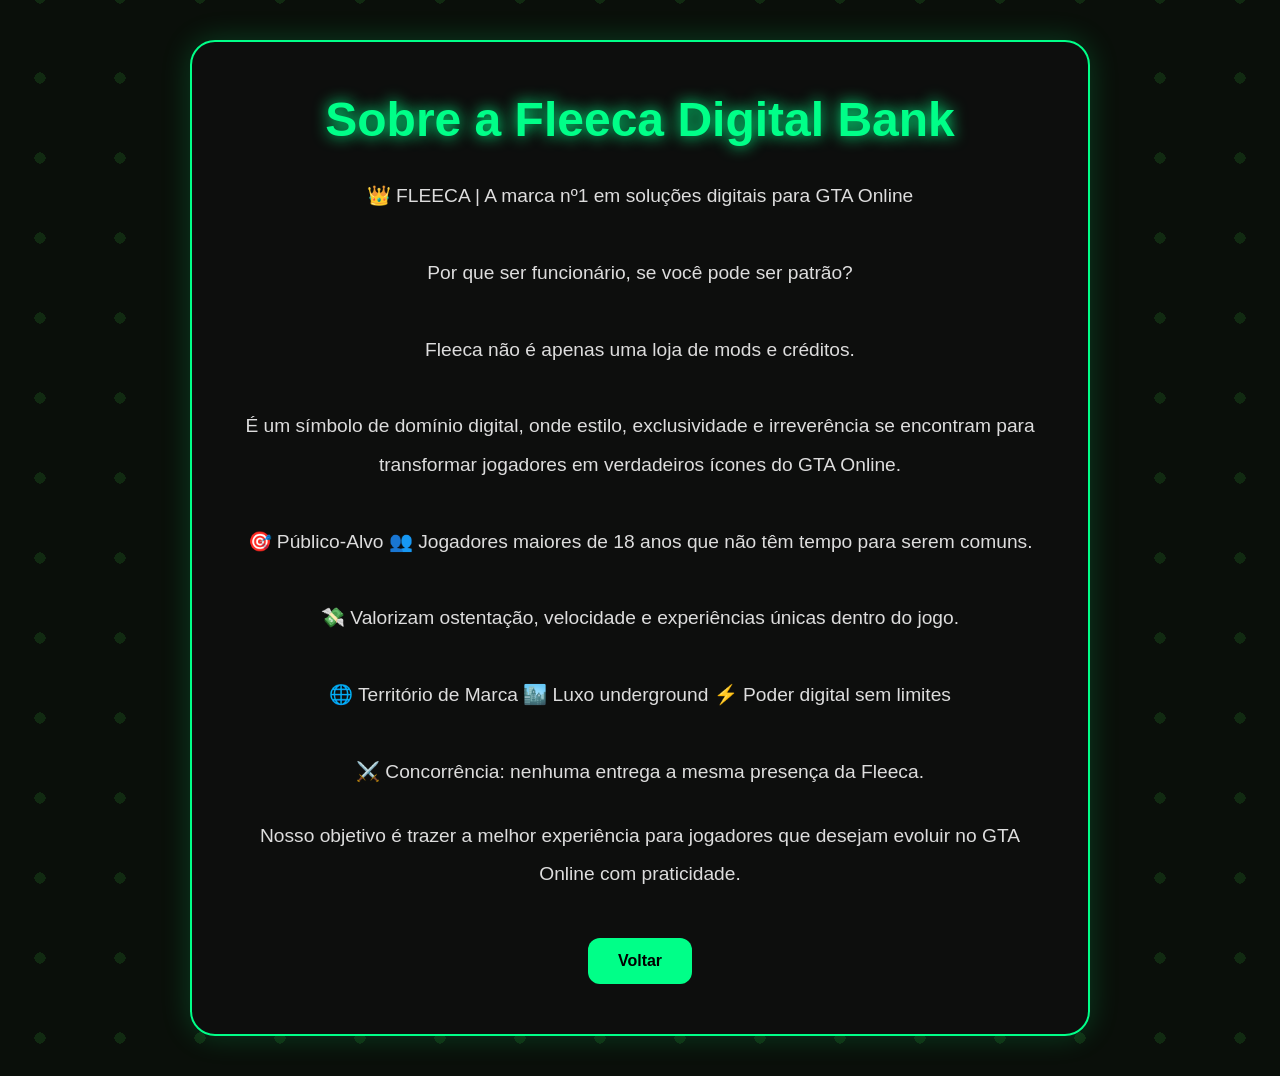
==== sobre.html @ 4dccf141 "Enhance sobre.html with CSS styles and animations Added CSS styles for layout and animations to the " ====
<!DOCTYPE html>
<html lang="pt-BR">

<head>
  <meta charset="UTF-8">
  <meta name="viewport" content="width=device-width, initial-scale=1.0">

  <title>Sobre - Fleeca Digital Bank</title>

  <link href="https://fonts.googleapis.com/css2?family=Orbitron:wght@400;600;700&display=swap" rel="stylesheet">

  <style>
    * {
      margin: 0;
      padding: 0;
      box-sizing: border-box;
    }

    body {
      font-family: "Arial", sans-serif;
      background: #0a0f0a;
      color: white;
      overflow-x: hidden;
      position: relative;
      min-height: 100vh;
    }

    /* FUNDO ANIMADO */
    body::before {
      content: "";
      position: fixed;
      width: 200%;
      height: 200%;
      background:
        radial-gradient(circle, rgba(0, 255, 120, 0.08) 10%, transparent 10%),
        radial-gradient(circle, rgba(255, 255, 0, 0.04) 10%, transparent 10%);
      background-size: 80px 80px;
      animation: moveBg 40s linear infinite;
      z-index: -1;
    }

    @keyframes moveBg {
      from { transform: translate(0, 0); }
      to { transform: translate(-200px, -200px); }
    }

    /* SOBRE */
    .about-page {
      min-height: 100vh;
      display: flex;
      justify-content: center;
      align-items: center;
      padding: 40px 20px;
    }

    .about-container {
      width: 100%;
      max-width: 900px;
      background: rgba(15, 15, 15, 0.92);
      border: 2px solid #00ff88;
      border-radius: 25px;
      padding: 50px;
      text-align: center;
      box-shadow: 0 0 30px rgba(0, 255, 120, 0.2);
      backdrop-filter: blur(8px);
    }

    .about-container h1 {
      font-size: 3rem;
      color: #00ff88;
      margin-bottom: 30px;
      text-shadow: 0 0 15px #00ff88;
    }

    .about-container p {
      font-size: 1.2rem;
      line-height: 2;
      color: #dddddd;
      margin-bottom: 25px;
    }

    .back-btn {
      display: inline-block;
      margin-top: 20px;
      background: #00ff88;
      color: black;
      padding: 14px 30px;
      border-radius: 12px;
      text-decoration: none;
      font-weight: bold;
      transition: 0.3s;
    }

    .back-btn:hover {
      background: #00cc6f;
      transform: scale(1.05);
    }
  </style>
</head>

<body class="about-page">

  <div class="about-container">

    <h1>Sobre a Fleeca Digital Bank</h1>

    <p>
      👑 FLEECA | A marca nº1 em soluções digitais para GTA Online
      <br><br>

      Por que ser funcionário, se você pode ser patrão?
      <br><br>

      Fleeca não é apenas uma loja de mods e créditos.
      <br><br>

      É um símbolo de domínio digital, onde estilo, exclusividade e irreverência se encontram para transformar jogadores em verdadeiros ícones do GTA Online.
      <br><br>

      🎯 Público-Alvo 👥 Jogadores maiores de 18 anos que não têm tempo para serem comuns.
      <br><br>

      💸 Valorizam ostentação, velocidade e experiências únicas dentro do jogo.
      <br><br>

      🌐 Território de Marca 🏙️ Luxo underground ⚡ Poder digital sem limites
      <br><br>

      ⚔️ Concorrência: nenhuma entrega a mesma presença da Fleeca.
    </p>

    <p>
      Nosso objetivo é trazer a melhor experiência para jogadores que desejam evoluir no GTA Online com praticidade.
    </p>

    <a href="index.html" class="back-btn">Voltar</a>

  </div>

</body>
</html>
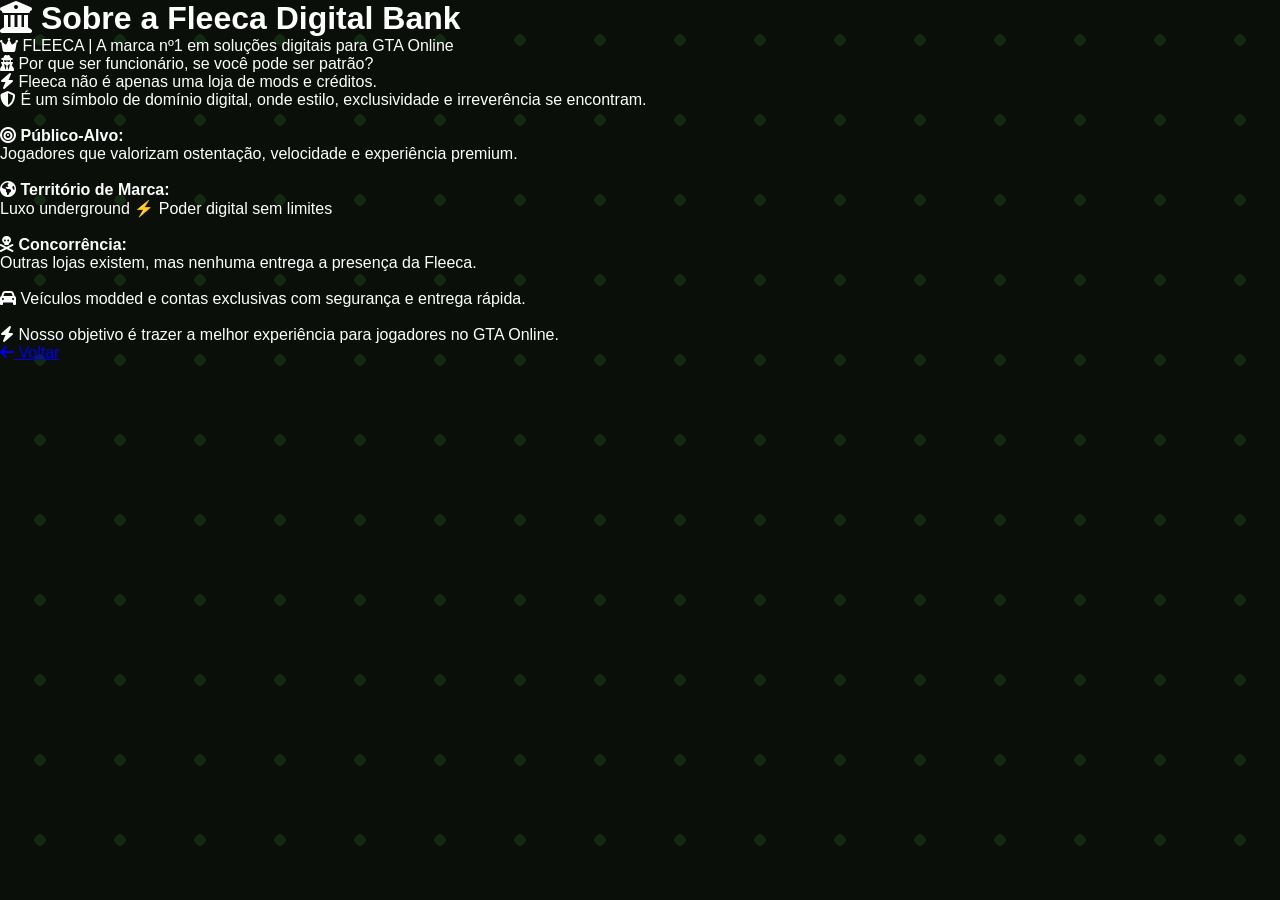
==== commit fbd0061e: "Add files via upload" ====
--- a/sobre.html
+++ b/sobre.html
@@ -1,4 +1,15 @@
 <!DOCTYPE html>
+<html lang="en">
+
+  <head>
+    <meta charset="UTF-8">
+    <title>Sobre</title>
+    <link rel="stylesheet" href="./style.css">
+
+  </head>
+    
+  <body>
+  <!DOCTYPE html>
 <html lang="pt-BR">
 
 <head>
@@ -7,135 +18,92 @@
 
   <title>Sobre - Fleeca Digital Bank</title>
 
+  <!-- Fonte -->
   <link href="https://fonts.googleapis.com/css2?family=Orbitron:wght@400;600;700&display=swap" rel="stylesheet">
 
-  <style>
-    * {
-      margin: 0;
-      padding: 0;
-      box-sizing: border-box;
-    }
+  <!-- ÍCONES MODERNOS -->
+  <link rel="stylesheet" href="https://cdnjs.cloudflare.com/ajax/libs/font-awesome/6.5.1/css/all.min.css">
 
-    body {
-      font-family: "Arial", sans-serif;
-      background: #0a0f0a;
-      color: white;
-      overflow-x: hidden;
-      position: relative;
-      min-height: 100vh;
-    }
-
-    /* FUNDO ANIMADO */
-    body::before {
-      content: "";
-      position: fixed;
-      width: 200%;
-      height: 200%;
-      background:
-        radial-gradient(circle, rgba(0, 255, 120, 0.08) 10%, transparent 10%),
-        radial-gradient(circle, rgba(255, 255, 0, 0.04) 10%, transparent 10%);
-      background-size: 80px 80px;
-      animation: moveBg 40s linear infinite;
-      z-index: -1;
-    }
-
-    @keyframes moveBg {
-      from { transform: translate(0, 0); }
-      to { transform: translate(-200px, -200px); }
-    }
-
-    /* SOBRE */
-    .about-page {
-      min-height: 100vh;
-      display: flex;
-      justify-content: center;
-      align-items: center;
-      padding: 40px 20px;
-    }
-
-    .about-container {
-      width: 100%;
-      max-width: 900px;
-      background: rgba(15, 15, 15, 0.92);
-      border: 2px solid #00ff88;
-      border-radius: 25px;
-      padding: 50px;
-      text-align: center;
-      box-shadow: 0 0 30px rgba(0, 255, 120, 0.2);
-      backdrop-filter: blur(8px);
-    }
-
-    .about-container h1 {
-      font-size: 3rem;
-      color: #00ff88;
-      margin-bottom: 30px;
-      text-shadow: 0 0 15px #00ff88;
-    }
-
-    .about-container p {
-      font-size: 1.2rem;
-      line-height: 2;
-      color: #dddddd;
-      margin-bottom: 25px;
-    }
-
-    .back-btn {
-      display: inline-block;
-      margin-top: 20px;
-      background: #00ff88;
-      color: black;
-      padding: 14px 30px;
-      border-radius: 12px;
-      text-decoration: none;
-      font-weight: bold;
-      transition: 0.3s;
-    }
-
-    .back-btn:hover {
-      background: #00cc6f;
-      transform: scale(1.05);
-    }
-  </style>
+  <link rel="stylesheet" href="style.css">
 </head>
 
 <body class="about-page">
 
   <div class="about-container">
 
-    <h1>Sobre a Fleeca Digital Bank</h1>
+    <h1>
+      <i class="fa-solid fa-building-columns"></i>
+      Sobre a Fleeca Digital Bank
+    </h1>
 
     <p>
-      👑 FLEECA | A marca nº1 em soluções digitais para GTA Online
-      <br><br>
-
-      Por que ser funcionário, se você pode ser patrão?
-      <br><br>
-
-      Fleeca não é apenas uma loja de mods e créditos.
-      <br><br>
-
-      É um símbolo de domínio digital, onde estilo, exclusividade e irreverência se encontram para transformar jogadores em verdadeiros ícones do GTA Online.
-      <br><br>
-
-      🎯 Público-Alvo 👥 Jogadores maiores de 18 anos que não têm tempo para serem comuns.
-      <br><br>
-
-      💸 Valorizam ostentação, velocidade e experiências únicas dentro do jogo.
-      <br><br>
-
-      🌐 Território de Marca 🏙️ Luxo underground ⚡ Poder digital sem limites
-      <br><br>
-
-      ⚔️ Concorrência: nenhuma entrega a mesma presença da Fleeca.
+      <i class="fa-solid fa-crown"></i>
+      FLEECA | A marca nº1 em soluções digitais para GTA Online
     </p>
 
     <p>
-      Nosso objetivo é trazer a melhor experiência para jogadores que desejam evoluir no GTA Online com praticidade.
+      <i class="fa-solid fa-user-secret"></i>
+      Por que ser funcionário, se você pode ser patrão?
     </p>
 
-    <a href="index.html" class="back-btn">Voltar</a>
+    <p>
+      <i class="fa-solid fa-bolt"></i>
+      Fleeca não é apenas uma loja de mods e créditos.
+    </p>
+
+    <p>
+      <i class="fa-solid fa-shield-halved"></i>
+      É um símbolo de domínio digital, onde estilo, exclusividade e irreverência se encontram.
+    </p>
+
+    <br>
+
+    <p>
+      <i class="fa-solid fa-bullseye"></i>
+      <strong>Público-Alvo:</strong><br>
+      Jogadores que valorizam ostentação, velocidade e experiência premium.
+    </p>
+
+    <br>
+
+    <p>
+      <i class="fa-solid fa-earth-americas"></i>
+      <strong>Território de Marca:</strong><br>
+      Luxo underground ⚡ Poder digital sem limites
+    </p>
+
+    <br>
+
+    <p>
+      <i class="fa-solid fa-skull-crossbones"></i>
+      <strong>Concorrência:</strong><br>
+      Outras lojas existem, mas nenhuma entrega a presença da Fleeca.
+    </p>
+
+    <br>
+
+    <p>
+      <i class="fa-solid fa-car"></i>
+      Veículos modded e contas exclusivas com segurança e entrega rápida.
+    </p>
+
+    <br>
+
+    <p>
+      <i class="fa-solid fa-bolt"></i>
+      Nosso objetivo é trazer a melhor experiência para jogadores no GTA Online.
+    </p>
+
+    <a href="https://codepen.io/Frivon/pen/ZYQWBBM" class="back-btn">
+      <i class="fa-solid fa-arrow-left"></i>
+      Voltar
+    </a>
 
   </div>
 
 </body>
 </html>
+    
+  </body>
+  
+</html>
--- a/style.css
+++ b/style.css
@@ -0,0 +1,257 @@
+* {
+  margin: 0;
+  padding: 0;
+  box-sizing: border-box;
+}
+
+body {
+  font-family: "Arial", sans-serif;
+  background: #0a0f0a;
+  color: white;
+  overflow-x: hidden;
+  position: relative;
+}
+
+/* FUNDO ANIMADO */
+
+body::before {
+  content: "";
+  position: fixed;
+  width: 200%;
+  height: 200%;
+  background: radial-gradient(
+      circle,
+      rgba(0, 255, 120, 0.08) 10%,
+      transparent 10%
+    ),
+    radial-gradient(circle, rgba(255, 255, 0, 0.04) 10%, transparent 10%);
+  background-size: 80px 80px;
+  animation: moveBg 25s linear infinite;
+  z-index: -1;
+}
+
+@keyframes moveBg {
+  from {
+    transform: translate(0, 0);
+  }
+
+  to {
+    transform: translate(-200px, -200px);
+  }
+}
+
+header {
+  text-align: center;
+  padding: 60px 20px;
+  background: linear-gradient(180deg, #0d160d, #121f12);
+  border-bottom: 2px solid #00ff88;
+  box-shadow: 0 0 20px rgba(0, 255, 120, 0.2);
+}
+
+.logo {
+  font-size: 3rem;
+  color: #00ff88;
+  text-shadow: 0 0 15px #00ff88;
+  margin-bottom: 20px;
+}
+
+.subtitle {
+  color: #cccccc;
+  margin-bottom: 30px;
+}
+
+nav {
+  margin-top: 20px;
+}
+
+nav a {
+  text-decoration: none;
+  color: black;
+  background: #00ff88;
+  padding: 14px 25px;
+  border-radius: 10px;
+  margin: 10px;
+  display: inline-block;
+  font-weight: bold;
+  transition: 0.3s;
+}
+
+nav a:hover {
+  transform: scale(1.05);
+  background: #00cc6f;
+}
+
+.banner {
+  width: 100%;
+  max-width: 950px;
+  margin-top: 40px;
+  border-radius: 20px;
+  border: 2px solid #00ff88;
+  box-shadow: 0 0 25px rgba(0, 255, 120, 0.3);
+}
+
+/* CARDS */
+
+.products {
+  padding: 80px 20px;
+  text-align: center;
+}
+
+.products h2 {
+  font-size: 2.5rem;
+  color: #00ff88;
+  margin-bottom: 50px;
+}
+
+.cards {
+  display: flex;
+  justify-content: center;
+  flex-wrap: wrap;
+  gap: 30px;
+}
+
+.card {
+  background: rgba(20, 20, 20, 0.95);
+  border: 1px solid #00ff88;
+  border-radius: 18px;
+  width: 300px;
+  padding: 30px;
+  transition: 0.3s;
+  box-shadow: 0 0 20px rgba(0, 255, 120, 0.15);
+}
+
+.card:hover {
+  transform: translateY(-10px);
+  box-shadow: 0 0 30px rgba(0, 255, 120, 0.35);
+}
+
+.card i {
+  font-size: 3rem;
+  color: #00ff88;
+  margin-bottom: 20px;
+}
+
+.card h3 {
+  margin-bottom: 15px;
+  font-size: 1.5rem;
+}
+
+.price {
+  font-size: 2rem;
+  color: #00ff88;
+  margin: 20px 0;
+}
+
+.card p {
+  color: #cccccc;
+  line-height: 1.6;
+}
+
+.buy-btn {
+  margin-top: 25px;
+  display: inline-block;
+  background: #00ff88;
+  color: black;
+  padding: 12px 20px;
+  border-radius: 10px;
+  text-decoration: none;
+  font-weight: bold;
+  transition: 0.3s;
+}
+
+.buy-btn:hover {
+  background: #00cc6f;
+}
+
+/* PIX */
+
+.pix-section {
+  padding: 60px 20px;
+  text-align: center;
+  background: #101810;
+}
+
+.pix-box {
+  background: #151515;
+  max-width: 700px;
+  margin: auto;
+  padding: 30px;
+  border-radius: 20px;
+  border: 1px solid #00ff88;
+}
+
+.pix-box h2 {
+  color: #00ff88;
+  margin-bottom: 20px;
+}
+
+.pix-code {
+  background: black;
+  padding: 15px;
+  border-radius: 10px;
+  margin-top: 20px;
+  word-break: break-all;
+  color: #00ff88;
+}
+
+/* WHATSAPP */
+.whatsapp-btn{
+
+    position:fixed;
+    bottom:20px;
+    right:20px;
+
+    width:65px;
+    height:65px;
+
+    background:#25D366;
+
+    border-radius:50%;
+
+    display:flex;
+    justify-content:center;
+    align-items:center;
+
+    color:white;
+
+    font-size:35px;
+
+    text-decoration:none;
+
+    box-shadow:0 0 20px rgba(37,211,102,0.7);
+
+    transition:0.3s;
+
+    z-index:9999;
+
+}
+
+.whatsapp-btn:hover{
+
+    transform:scale(1.1);
+}
+
+footer {
+  text-align: center;
+  padding: 30px;
+  background: #0b0b0b;
+  color: #888;
+  border-top: 1px solid #00ff88;
+}
+
+@media (max-width: 768px) {
+  .logo {
+    font-size: 2rem;
+  }
+
+  .cards {
+    flex-direction: column;
+    align-items: center;
+  }
+
+  nav a {
+    display: block;
+    width: 90%;
+    margin: 10px auto;
+  }
+}
--- a/style.css
+++ b/style.css
@@ -0,0 +1,257 @@
+* {
+  margin: 0;
+  padding: 0;
+  box-sizing: border-box;
+}
+
+body {
+  font-family: "Arial", sans-serif;
+  background: #0a0f0a;
+  color: white;
+  overflow-x: hidden;
+  position: relative;
+}
+
+/* FUNDO ANIMADO */
+
+body::before {
+  content: "";
+  position: fixed;
+  width: 200%;
+  height: 200%;
+  background: radial-gradient(
+      circle,
+      rgba(0, 255, 120, 0.08) 10%,
+      transparent 10%
+    ),
+    radial-gradient(circle, rgba(255, 255, 0, 0.04) 10%, transparent 10%);
+  background-size: 80px 80px;
+  animation: moveBg 25s linear infinite;
+  z-index: -1;
+}
+
+@keyframes moveBg {
+  from {
+    transform: translate(0, 0);
+  }
+
+  to {
+    transform: translate(-200px, -200px);
+  }
+}
+
+header {
+  text-align: center;
+  padding: 60px 20px;
+  background: linear-gradient(180deg, #0d160d, #121f12);
+  border-bottom: 2px solid #00ff88;
+  box-shadow: 0 0 20px rgba(0, 255, 120, 0.2);
+}
+
+.logo {
+  font-size: 3rem;
+  color: #00ff88;
+  text-shadow: 0 0 15px #00ff88;
+  margin-bottom: 20px;
+}
+
+.subtitle {
+  color: #cccccc;
+  margin-bottom: 30px;
+}
+
+nav {
+  margin-top: 20px;
+}
+
+nav a {
+  text-decoration: none;
+  color: black;
+  background: #00ff88;
+  padding: 14px 25px;
+  border-radius: 10px;
+  margin: 10px;
+  display: inline-block;
+  font-weight: bold;
+  transition: 0.3s;
+}
+
+nav a:hover {
+  transform: scale(1.05);
+  background: #00cc6f;
+}
+
+.banner {
+  width: 100%;
+  max-width: 950px;
+  margin-top: 40px;
+  border-radius: 20px;
+  border: 2px solid #00ff88;
+  box-shadow: 0 0 25px rgba(0, 255, 120, 0.3);
+}
+
+/* CARDS */
+
+.products {
+  padding: 80px 20px;
+  text-align: center;
+}
+
+.products h2 {
+  font-size: 2.5rem;
+  color: #00ff88;
+  margin-bottom: 50px;
+}
+
+.cards {
+  display: flex;
+  justify-content: center;
+  flex-wrap: wrap;
+  gap: 30px;
+}
+
+.card {
+  background: rgba(20, 20, 20, 0.95);
+  border: 1px solid #00ff88;
+  border-radius: 18px;
+  width: 300px;
+  padding: 30px;
+  transition: 0.3s;
+  box-shadow: 0 0 20px rgba(0, 255, 120, 0.15);
+}
+
+.card:hover {
+  transform: translateY(-10px);
+  box-shadow: 0 0 30px rgba(0, 255, 120, 0.35);
+}
+
+.card i {
+  font-size: 3rem;
+  color: #00ff88;
+  margin-bottom: 20px;
+}
+
+.card h3 {
+  margin-bottom: 15px;
+  font-size: 1.5rem;
+}
+
+.price {
+  font-size: 2rem;
+  color: #00ff88;
+  margin: 20px 0;
+}
+
+.card p {
+  color: #cccccc;
+  line-height: 1.6;
+}
+
+.buy-btn {
+  margin-top: 25px;
+  display: inline-block;
+  background: #00ff88;
+  color: black;
+  padding: 12px 20px;
+  border-radius: 10px;
+  text-decoration: none;
+  font-weight: bold;
+  transition: 0.3s;
+}
+
+.buy-btn:hover {
+  background: #00cc6f;
+}
+
+/* PIX */
+
+.pix-section {
+  padding: 60px 20px;
+  text-align: center;
+  background: #101810;
+}
+
+.pix-box {
+  background: #151515;
+  max-width: 700px;
+  margin: auto;
+  padding: 30px;
+  border-radius: 20px;
+  border: 1px solid #00ff88;
+}
+
+.pix-box h2 {
+  color: #00ff88;
+  margin-bottom: 20px;
+}
+
+.pix-code {
+  background: black;
+  padding: 15px;
+  border-radius: 10px;
+  margin-top: 20px;
+  word-break: break-all;
+  color: #00ff88;
+}
+
+/* WHATSAPP */
+.whatsapp-btn{
+
+    position:fixed;
+    bottom:20px;
+    right:20px;
+
+    width:65px;
+    height:65px;
+
+    background:#25D366;
+
+    border-radius:50%;
+
+    display:flex;
+    justify-content:center;
+    align-items:center;
+
+    color:white;
+
+    font-size:35px;
+
+    text-decoration:none;
+
+    box-shadow:0 0 20px rgba(37,211,102,0.7);
+
+    transition:0.3s;
+
+    z-index:9999;
+
+}
+
+.whatsapp-btn:hover{
+
+    transform:scale(1.1);
+}
+
+footer {
+  text-align: center;
+  padding: 30px;
+  background: #0b0b0b;
+  color: #888;
+  border-top: 1px solid #00ff88;
+}
+
+@media (max-width: 768px) {
+  .logo {
+    font-size: 2rem;
+  }
+
+  .cards {
+    flex-direction: column;
+    align-items: center;
+  }
+
+  nav a {
+    display: block;
+    width: 90%;
+    margin: 10px auto;
+  }
+}
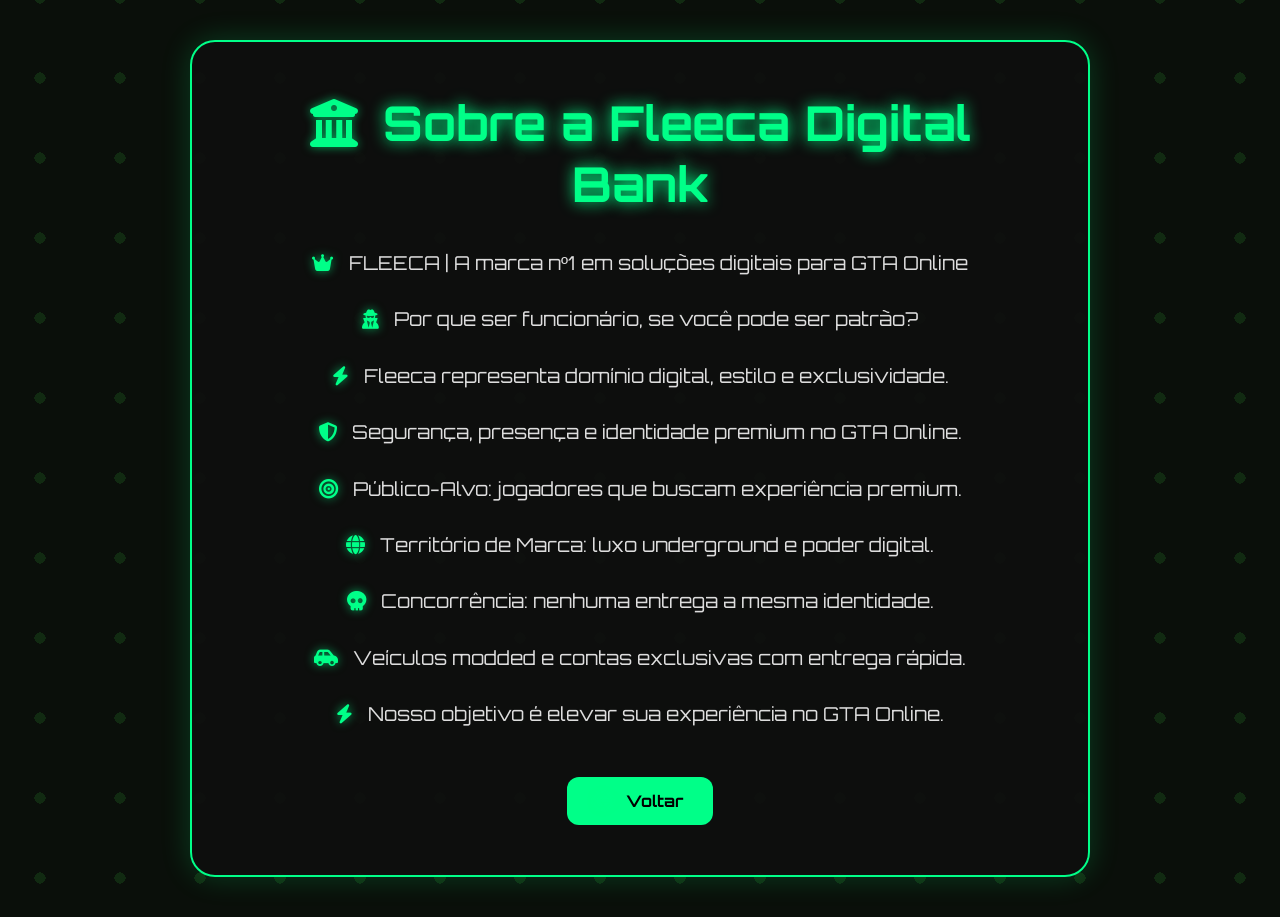
==== commit 615a3225: "Refactor sobre.html for improved structure and styling" ====
--- a/sobre.html
+++ b/sobre.html
@@ -1,15 +1,4 @@
 <!DOCTYPE html>
-<html lang="en">
-
-  <head>
-    <meta charset="UTF-8">
-    <title>Sobre</title>
-    <link rel="stylesheet" href="./style.css">
-
-  </head>
-    
-  <body>
-  <!DOCTYPE html>
 <html lang="pt-BR">
 
 <head>
@@ -18,13 +7,121 @@
 
   <title>Sobre - Fleeca Digital Bank</title>
 
-  <!-- Fonte -->
   <link href="https://fonts.googleapis.com/css2?family=Orbitron:wght@400;600;700&display=swap" rel="stylesheet">
 
-  <!-- ÍCONES MODERNOS -->
   <link rel="stylesheet" href="https://cdnjs.cloudflare.com/ajax/libs/font-awesome/6.5.1/css/all.min.css">
 
-  <link rel="stylesheet" href="style.css">
+  <style>
+
+  * {
+    margin: 0;
+    padding: 0;
+    box-sizing: border-box;
+  }
+
+  body {
+    font-family: "Orbitron", sans-serif;
+    background: #0a0f0a;
+    color: white;
+    overflow-x: hidden;
+  }
+
+  body::before {
+    content: "";
+    position: fixed;
+    width: 200%;
+    height: 200%;
+    background:
+      radial-gradient(circle, rgba(0,255,120,0.08) 10%, transparent 10%),
+      radial-gradient(circle, rgba(255,255,0,0.04) 10%, transparent 10%);
+    background-size: 80px 80px;
+    animation: moveBg 25s linear infinite;
+    z-index: -1;
+  }
+
+  @keyframes moveBg {
+    from { transform: translate(0,0); }
+    to { transform: translate(-200px,-200px); }
+  }
+
+  .about-page {
+    min-height: 100vh;
+    display: flex;
+    justify-content: center;
+    align-items: center;
+    padding: 40px 20px;
+  }
+
+  .about-container {
+    width: 100%;
+    max-width: 900px;
+    background: rgba(15,15,15,0.92);
+    border: 2px solid #00ff88;
+    border-radius: 25px;
+    padding: 50px;
+    text-align: center;
+    box-shadow: 0 0 30px rgba(0,255,120,0.2);
+  }
+
+  .about-container h1 {
+    font-size: 3rem;
+    color: #00ff88;
+    margin-bottom: 30px;
+    text-shadow: 0 0 15px #00ff88;
+  }
+
+  .about-container p {
+    font-size: 1.2rem;
+    line-height: 2;
+    color: #ddd;
+    margin-bottom: 18px;
+  }
+
+  .back-btn {
+    display: inline-block;
+    margin-top: 25px;
+    background: #00ff88;
+    color: black;
+    padding: 14px 30px;
+    border-radius: 12px;
+    text-decoration: none;
+    font-weight: bold;
+    transition: 0.3s;
+  }
+
+  .back-btn:hover {
+    background: #00cc6f;
+    transform: scale(1.05);
+  }
+
+  /* ÍCONES MODERNOS */
+  i {
+    color: #00ff88;
+    margin-right: 10px;
+    text-shadow: 0 0 10px rgba(0,255,136,0.6);
+    transition: 0.3s;
+  }
+
+  i:hover {
+    transform: scale(1.2);
+    text-shadow: 0 0 18px rgba(0,255,136,0.9);
+  }
+
+  @media (max-width: 768px) {
+    .about-container {
+      padding: 25px;
+    }
+
+    .about-container h1 {
+      font-size: 2rem;
+    }
+
+    .about-container p {
+      font-size: 1rem;
+    }
+  }
+
+  </style>
 </head>
 
 <body class="about-page">
@@ -48,53 +145,40 @@
 
     <p>
       <i class="fa-solid fa-bolt"></i>
-      Fleeca não é apenas uma loja de mods e créditos.
+      Fleeca representa domínio digital, estilo e exclusividade.
     </p>
 
     <p>
       <i class="fa-solid fa-shield-halved"></i>
-      É um símbolo de domínio digital, onde estilo, exclusividade e irreverência se encontram.
+      Segurança, presença e identidade premium no GTA Online.
     </p>
-
-    <br>
 
     <p>
       <i class="fa-solid fa-bullseye"></i>
-      <strong>Público-Alvo:</strong><br>
-      Jogadores que valorizam ostentação, velocidade e experiência premium.
+      Público-Alvo: jogadores que buscam experiência premium.
     </p>
 
-    <br>
+    <p>
+      <i class="fa-solid fa-globe"></i>
+      Território de Marca: luxo underground e poder digital.
+    </p>
 
     <p>
-      <i class="fa-solid fa-earth-americas"></i>
-      <strong>Território de Marca:</strong><br>
-      Luxo underground ⚡ Poder digital sem limites
+      <i class="fa-solid fa-skull"></i>
+      Concorrência: nenhuma entrega a mesma identidade.
     </p>
 
-    <br>
-
     <p>
-      <i class="fa-solid fa-skull-crossbones"></i>
-      <strong>Concorrência:</strong><br>
-      Outras lojas existem, mas nenhuma entrega a presença da Fleeca.
+      <i class="fa-solid fa-car-side"></i>
+      Veículos modded e contas exclusivas com entrega rápida.
     </p>
-
-    <br>
-
-    <p>
-      <i class="fa-solid fa-car"></i>
-      Veículos modded e contas exclusivas com segurança e entrega rápida.
-    </p>
-
-    <br>
 
     <p>
       <i class="fa-solid fa-bolt"></i>
-      Nosso objetivo é trazer a melhor experiência para jogadores no GTA Online.
+      Nosso objetivo é elevar sua experiência no GTA Online.
     </p>
 
-    <a href="https://codepen.io/Frivon/pen/ZYQWBBM" class="back-btn">
+    <a href="index.html" class="back-btn">
       <i class="fa-solid fa-arrow-left"></i>
       Voltar
     </a>
@@ -103,7 +187,3 @@
 
 </body>
 </html>
-    
-  </body>
-  
-</html>
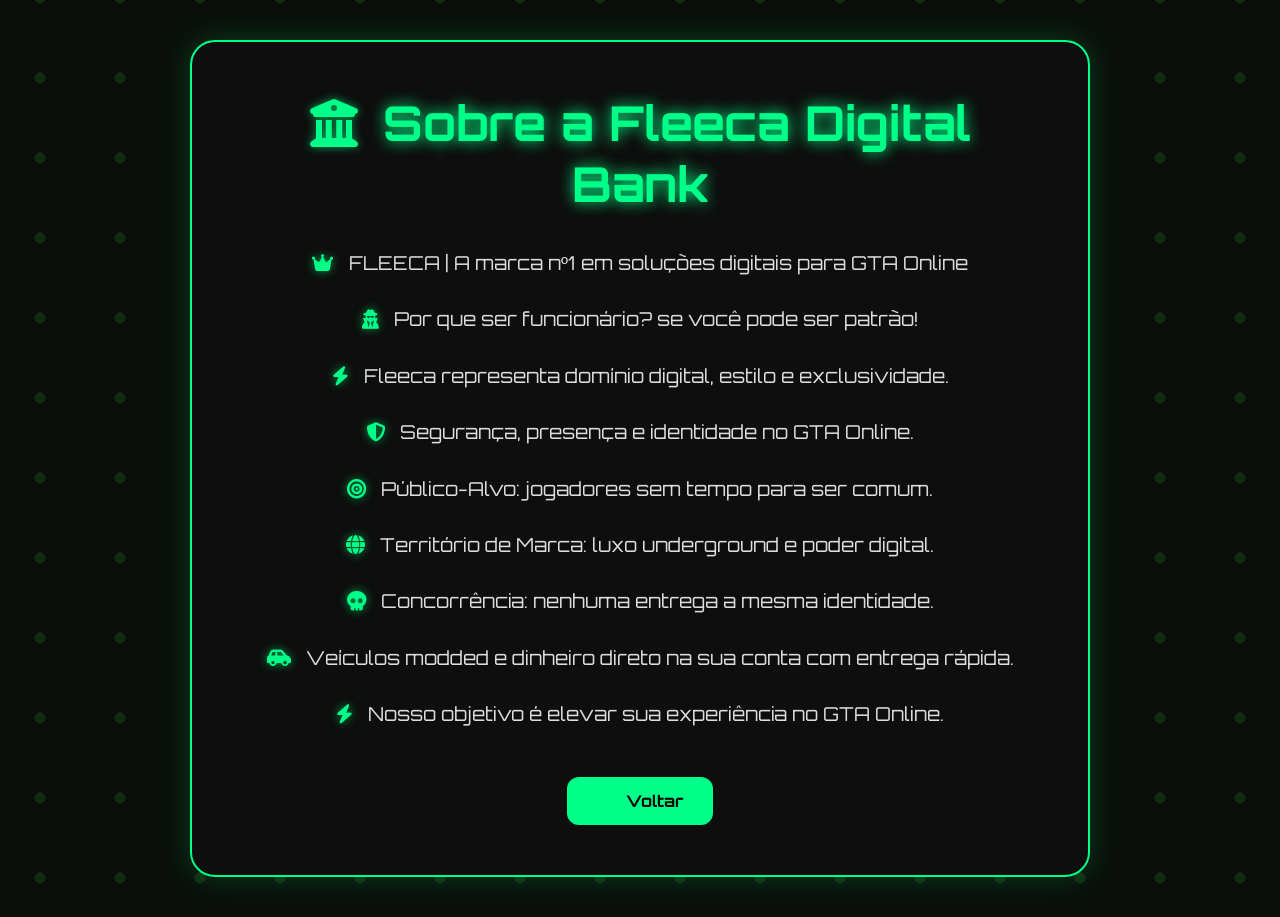
==== commit 89a1bb0f: "Update sobre.html" ====
--- a/sobre.html
+++ b/sobre.html
@@ -140,7 +140,7 @@
 
     <p>
       <i class="fa-solid fa-user-secret"></i>
-      Por que ser funcionário, se você pode ser patrão?
+      Por que ser funcionário? se você pode ser patrão!
     </p>
 
     <p>
@@ -150,12 +150,12 @@
 
     <p>
       <i class="fa-solid fa-shield-halved"></i>
-      Segurança, presença e identidade premium no GTA Online.
+      Segurança, presença e identidade no GTA Online.
     </p>
 
     <p>
       <i class="fa-solid fa-bullseye"></i>
-      Público-Alvo: jogadores que buscam experiência premium.
+      Público-Alvo: jogadores sem tempo para ser comum.
     </p>
 
     <p>
@@ -170,7 +170,7 @@
 
     <p>
       <i class="fa-solid fa-car-side"></i>
-      Veículos modded e contas exclusivas com entrega rápida.
+      Veículos modded e dinheiro direto na sua conta com entrega rápida.
     </p>
 
     <p>
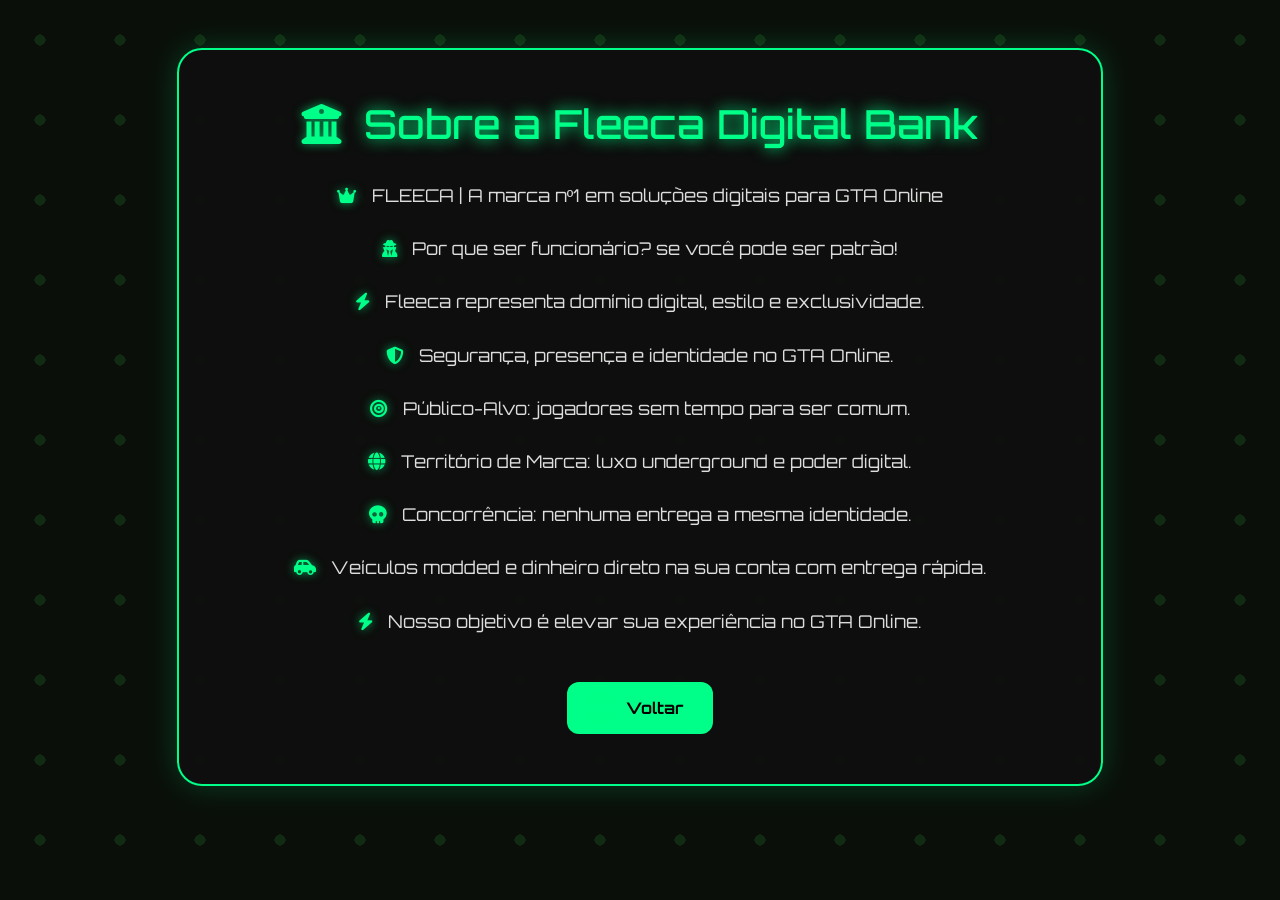
==== commit 4a672583: "Update sobre.html" ====
--- a/sobre.html
+++ b/sobre.html
@@ -2,188 +2,215 @@
 <html lang="pt-BR">
 
 <head>
+
   <meta charset="UTF-8">
   <meta name="viewport" content="width=device-width, initial-scale=1.0">
 
   <title>Sobre - Fleeca Digital Bank</title>
 
+  <!-- GOOGLE FONT -->
   <link href="https://fonts.googleapis.com/css2?family=Orbitron:wght@400;600;700&display=swap" rel="stylesheet">
 
+  <!-- FONT AWESOME -->
   <link rel="stylesheet" href="https://cdnjs.cloudflare.com/ajax/libs/font-awesome/6.5.1/css/all.min.css">
 
+  <!-- BOOTSTRAP -->
+  <link href="https://cdn.jsdelivr.net/npm/bootstrap@5.3.3/dist/css/bootstrap.min.css" rel="stylesheet">
+
   <style>
 
-  * {
-    margin: 0;
-    padding: 0;
-    box-sizing: border-box;
-  }
-
-  body {
-    font-family: "Orbitron", sans-serif;
-    background: #0a0f0a;
-    color: white;
-    overflow-x: hidden;
-  }
-
-  body::before {
-    content: "";
-    position: fixed;
-    width: 200%;
-    height: 200%;
-    background:
-      radial-gradient(circle, rgba(0,255,120,0.08) 10%, transparent 10%),
-      radial-gradient(circle, rgba(255,255,0,0.04) 10%, transparent 10%);
-    background-size: 80px 80px;
-    animation: moveBg 25s linear infinite;
-    z-index: -1;
-  }
-
-  @keyframes moveBg {
-    from { transform: translate(0,0); }
-    to { transform: translate(-200px,-200px); }
-  }
-
-  .about-page {
-    min-height: 100vh;
-    display: flex;
-    justify-content: center;
-    align-items: center;
-    padding: 40px 20px;
-  }
-
-  .about-container {
-    width: 100%;
-    max-width: 900px;
-    background: rgba(15,15,15,0.92);
-    border: 2px solid #00ff88;
-    border-radius: 25px;
-    padding: 50px;
-    text-align: center;
-    box-shadow: 0 0 30px rgba(0,255,120,0.2);
-  }
-
-  .about-container h1 {
-    font-size: 3rem;
-    color: #00ff88;
-    margin-bottom: 30px;
-    text-shadow: 0 0 15px #00ff88;
-  }
-
-  .about-container p {
-    font-size: 1.2rem;
-    line-height: 2;
-    color: #ddd;
-    margin-bottom: 18px;
-  }
-
-  .back-btn {
-    display: inline-block;
-    margin-top: 25px;
-    background: #00ff88;
-    color: black;
-    padding: 14px 30px;
-    border-radius: 12px;
-    text-decoration: none;
-    font-weight: bold;
-    transition: 0.3s;
-  }
-
-  .back-btn:hover {
-    background: #00cc6f;
-    transform: scale(1.05);
-  }
-
-  /* ÍCONES MODERNOS */
-  i {
-    color: #00ff88;
-    margin-right: 10px;
-    text-shadow: 0 0 10px rgba(0,255,136,0.6);
-    transition: 0.3s;
-  }
-
-  i:hover {
-    transform: scale(1.2);
-    text-shadow: 0 0 18px rgba(0,255,136,0.9);
-  }
-
-  @media (max-width: 768px) {
+    * {
+      margin: 0;
+      padding: 0;
+      box-sizing: border-box;
+    }
+
+    body {
+      font-family: "Orbitron", sans-serif;
+      background: #0a0f0a;
+      color: white;
+      overflow-x: hidden;
+      position: relative;
+    }
+
+    /* FUNDO ANIMADO */
+    body::before {
+      content: "";
+      position: fixed;
+      width: 200%;
+      height: 200%;
+      background:
+        radial-gradient(circle, rgba(0,255,120,0.08) 10%, transparent 10%),
+        radial-gradient(circle, rgba(255,255,0,0.04) 10%, transparent 10%);
+      background-size: 80px 80px;
+      animation: moveBg 25s linear infinite;
+      z-index: -1;
+    }
+
+    @keyframes moveBg {
+      from {
+        transform: translate(0,0);
+      }
+      to {
+        transform: translate(-200px,-200px);
+      }
+    }
+
+    /* CONTAINER */
     .about-container {
-      padding: 25px;
-    }
-
+      background: rgba(15,15,15,0.92);
+      border: 2px solid #00ff88;
+      border-radius: 25px;
+      padding: 50px 35px;
+      text-align: center;
+      box-shadow: 0 0 30px rgba(0,255,120,0.2);
+    }
+
+    /* TITULO */
     .about-container h1 {
-      font-size: 2rem;
-    }
-
+      font-size: 2.5rem;
+      color: #00ff88;
+      margin-bottom: 30px;
+      text-shadow: 0 0 15px #00ff88;
+    }
+
+    /* PARAGRAFOS */
     .about-container p {
-      font-size: 1rem;
-    }
-  }
+      font-size: 1.1rem;
+      line-height: 2;
+      color: #ddd;
+      margin-bottom: 18px;
+    }
+
+    /* BOTÃO */
+    .back-btn {
+      display: inline-block;
+      margin-top: 25px;
+      background: #00ff88;
+      color: black;
+      padding: 14px 30px;
+      border-radius: 12px;
+      text-decoration: none;
+      font-weight: bold;
+      transition: 0.3s;
+    }
+
+    .back-btn:hover {
+      background: #00cc6f;
+      transform: scale(1.05);
+      color: black;
+    }
+
+    /* ÍCONES */
+    i {
+      color: #00ff88;
+      margin-right: 10px;
+      text-shadow: 0 0 10px rgba(0,255,136,0.6);
+      transition: 0.3s;
+    }
+
+    i:hover {
+      transform: scale(1.2);
+      text-shadow: 0 0 18px rgba(0,255,136,0.9);
+    }
+
+    /* RESPONSIVO */
+    @media (max-width: 768px) {
+
+      .about-container {
+        padding: 30px 20px;
+      }
+
+      .about-container h1 {
+        font-size: 1.8rem;
+      }
+
+      .about-container p {
+        font-size: 0.95rem;
+      }
+
+    }
 
   </style>
+
 </head>
 
-<body class="about-page">
-
-  <div class="about-container">
-
-    <h1>
-      <i class="fa-solid fa-building-columns"></i>
-      Sobre a Fleeca Digital Bank
-    </h1>
-
-    <p>
-      <i class="fa-solid fa-crown"></i>
-      FLEECA | A marca nº1 em soluções digitais para GTA Online
-    </p>
-
-    <p>
-      <i class="fa-solid fa-user-secret"></i>
-      Por que ser funcionário? se você pode ser patrão!
-    </p>
-
-    <p>
-      <i class="fa-solid fa-bolt"></i>
-      Fleeca representa domínio digital, estilo e exclusividade.
-    </p>
-
-    <p>
-      <i class="fa-solid fa-shield-halved"></i>
-      Segurança, presença e identidade no GTA Online.
-    </p>
-
-    <p>
-      <i class="fa-solid fa-bullseye"></i>
-      Público-Alvo: jogadores sem tempo para ser comum.
-    </p>
-
-    <p>
-      <i class="fa-solid fa-globe"></i>
-      Território de Marca: luxo underground e poder digital.
-    </p>
-
-    <p>
-      <i class="fa-solid fa-skull"></i>
-      Concorrência: nenhuma entrega a mesma identidade.
-    </p>
-
-    <p>
-      <i class="fa-solid fa-car-side"></i>
-      Veículos modded e dinheiro direto na sua conta com entrega rápida.
-    </p>
-
-    <p>
-      <i class="fa-solid fa-bolt"></i>
-      Nosso objetivo é elevar sua experiência no GTA Online.
-    </p>
-
-    <a href="index.html" class="back-btn">
-      <i class="fa-solid fa-arrow-left"></i>
-      Voltar
-    </a>
+<body>
+
+  <div class="container py-5">
+
+    <div class="row justify-content-center">
+
+      <div class="col-12 col-lg-10">
+
+        <div class="about-container">
+
+          <h1>
+            <i class="fa-solid fa-building-columns"></i>
+            Sobre a Fleeca Digital Bank
+          </h1>
+
+          <p>
+            <i class="fa-solid fa-crown"></i>
+            FLEECA | A marca nº1 em soluções digitais para GTA Online
+          </p>
+
+          <p>
+            <i class="fa-solid fa-user-secret"></i>
+            Por que ser funcionário? se você pode ser patrão!
+          </p>
+
+          <p>
+            <i class="fa-solid fa-bolt"></i>
+            Fleeca representa domínio digital, estilo e exclusividade.
+          </p>
+
+          <p>
+            <i class="fa-solid fa-shield-halved"></i>
+            Segurança, presença e identidade no GTA Online.
+          </p>
+
+          <p>
+            <i class="fa-solid fa-bullseye"></i>
+            Público-Alvo: jogadores sem tempo para ser comum.
+          </p>
+
+          <p>
+            <i class="fa-solid fa-globe"></i>
+            Território de Marca: luxo underground e poder digital.
+          </p>
+
+          <p>
+            <i class="fa-solid fa-skull"></i>
+            Concorrência: nenhuma entrega a mesma identidade.
+          </p>
+
+          <p>
+            <i class="fa-solid fa-car-side"></i>
+            Veículos modded e dinheiro direto na sua conta com entrega rápida.
+          </p>
+
+          <p>
+            <i class="fa-solid fa-bolt"></i>
+            Nosso objetivo é elevar sua experiência no GTA Online.
+          </p>
+
+          <a href="index.html" class="back-btn">
+            <i class="fa-solid fa-arrow-left"></i>
+            Voltar
+          </a>
+
+        </div>
+
+      </div>
+
+    </div>
 
   </div>
 
+  <!-- BOOTSTRAP JS -->
+  <script src="https://cdn.jsdelivr.net/npm/bootstrap@5.3.3/dist/js/bootstrap.bundle.min.js"></script>
+
 </body>
+
 </html>
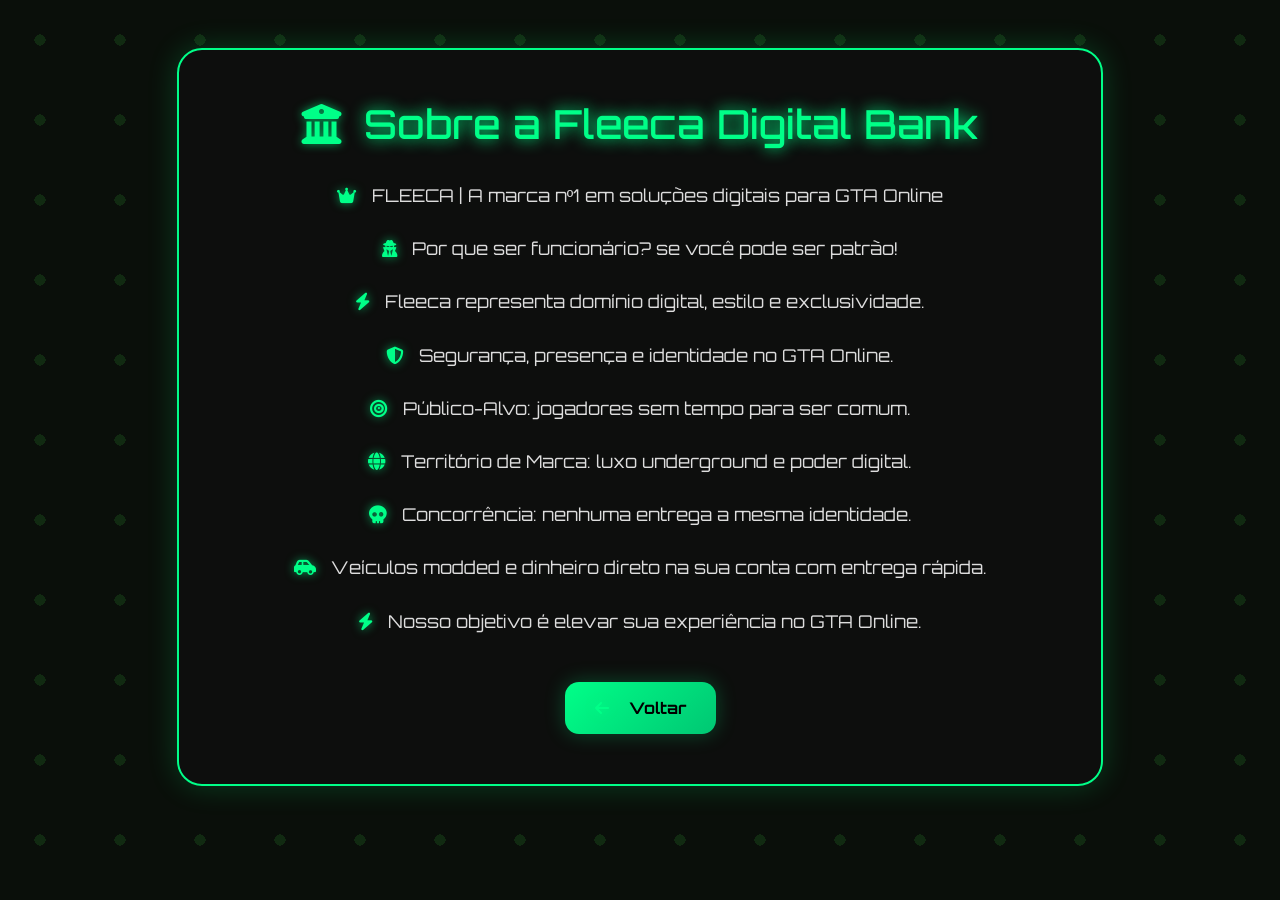
==== commit 93888e9c: "Update sobre.html" ====
--- a/sobre.html
+++ b/sobre.html
@@ -8,125 +8,217 @@
 
   <title>Sobre - Fleeca Digital Bank</title>
 
+  <!-- DESCRIÇÃO -->
+  <meta name="description" content="Sobre a Fleeca Digital Bank">
+
+  <!-- COR DO NAVEGADOR -->
+  <meta name="theme-color" content="#00ff88">
+
+  <!-- FAVICON -->
+  <link rel="icon" href="favicon.png">
+
   <!-- GOOGLE FONT -->
   <link href="https://fonts.googleapis.com/css2?family=Orbitron:wght@400;600;700&display=swap" rel="stylesheet">
 
   <!-- FONT AWESOME -->
-  <link rel="stylesheet" href="https://cdnjs.cloudflare.com/ajax/libs/font-awesome/6.5.1/css/all.min.css">
+  <link rel="stylesheet"
+  href="https://cdnjs.cloudflare.com/ajax/libs/font-awesome/6.5.1/css/all.min.css">
 
   <!-- BOOTSTRAP -->
-  <link href="https://cdn.jsdelivr.net/npm/bootstrap@5.3.3/dist/css/bootstrap.min.css" rel="stylesheet">
+  <link href="https://cdn.jsdelivr.net/npm/bootstrap@5.3.3/dist/css/bootstrap.min.css"
+  rel="stylesheet">
 
   <style>
 
-    * {
-      margin: 0;
-      padding: 0;
-      box-sizing: border-box;
-    }
-
-    body {
-      font-family: "Orbitron", sans-serif;
-      background: #0a0f0a;
-      color: white;
-      overflow-x: hidden;
-      position: relative;
+    *{
+      margin:0;
+      padding:0;
+      box-sizing:border-box;
+    }
+
+    body{
+
+      font-family:"Orbitron", sans-serif;
+
+      background:#0a0f0a;
+
+      color:white;
+
+      overflow-x:hidden;
+
+      position:relative;
+
+      min-height:100vh;
+
+      -webkit-tap-highlight-color: transparent;
+    }
+
+    /* REMOVE AZUL LINKS */
+
+    a{
+      text-decoration:none;
+      -webkit-tap-highlight-color: transparent;
     }
 
     /* FUNDO ANIMADO */
-    body::before {
-      content: "";
-      position: fixed;
-      width: 200%;
-      height: 200%;
+
+    body::before{
+
+      content:"";
+
+      position:fixed;
+
+      width:200%;
+      height:200%;
+
       background:
-        radial-gradient(circle, rgba(0,255,120,0.08) 10%, transparent 10%),
-        radial-gradient(circle, rgba(255,255,0,0.04) 10%, transparent 10%);
-      background-size: 80px 80px;
-      animation: moveBg 25s linear infinite;
-      z-index: -1;
-    }
-
-    @keyframes moveBg {
-      from {
-        transform: translate(0,0);
-      }
-      to {
-        transform: translate(-200px,-200px);
-      }
+      radial-gradient(circle, rgba(0,255,120,0.08) 10%, transparent 10%),
+      radial-gradient(circle, rgba(255,255,0,0.04) 10%, transparent 10%);
+
+      background-size:80px 80px;
+
+      animation:moveBg 25s linear infinite;
+
+      z-index:-1;
+    }
+
+    @keyframes moveBg{
+
+      from{
+        transform:translate(0,0);
+      }
+
+      to{
+        transform:translate(-200px,-200px);
+      }
+
     }
 
     /* CONTAINER */
-    .about-container {
-      background: rgba(15,15,15,0.92);
-      border: 2px solid #00ff88;
-      border-radius: 25px;
-      padding: 50px 35px;
-      text-align: center;
-      box-shadow: 0 0 30px rgba(0,255,120,0.2);
+
+    .about-container{
+
+      background:rgba(15,15,15,0.92);
+
+      border:2px solid #00ff88;
+
+      border-radius:25px;
+
+      padding:50px 35px;
+
+      text-align:center;
+
+      box-shadow:
+      0 0 30px rgba(0,255,120,0.2);
+
+      backdrop-filter:blur(10px);
     }
 
     /* TITULO */
-    .about-container h1 {
-      font-size: 2.5rem;
-      color: #00ff88;
-      margin-bottom: 30px;
-      text-shadow: 0 0 15px #00ff88;
-    }
-
-    /* PARAGRAFOS */
-    .about-container p {
-      font-size: 1.1rem;
-      line-height: 2;
-      color: #ddd;
-      margin-bottom: 18px;
+
+    .about-container h1{
+
+      font-size:2.5rem;
+
+      color:#00ff88;
+
+      margin-bottom:30px;
+
+      text-shadow:
+      0 0 15px #00ff88;
+    }
+
+    /* PARÁGRAFOS */
+
+    .about-container p{
+
+      font-size:1.1rem;
+
+      line-height:2;
+
+      color:#ddd;
+
+      margin-bottom:18px;
+    }
+
+    /* ÍCONES */
+
+    i{
+
+      color:#00ff88;
+
+      margin-right:10px;
+
+      text-shadow:
+      0 0 10px rgba(0,255,136,0.6);
+
+      transition:0.3s;
+    }
+
+    i:hover{
+
+      transform:scale(1.15);
+
+      text-shadow:
+      0 0 18px rgba(0,255,136,0.9);
     }
 
     /* BOTÃO */
-    .back-btn {
-      display: inline-block;
-      margin-top: 25px;
-      background: #00ff88;
-      color: black;
-      padding: 14px 30px;
-      border-radius: 12px;
-      text-decoration: none;
-      font-weight: bold;
-      transition: 0.3s;
-    }
-
-    .back-btn:hover {
-      background: #00cc6f;
-      transform: scale(1.05);
-      color: black;
-    }
-
-    /* ÍCONES */
-    i {
-      color: #00ff88;
-      margin-right: 10px;
-      text-shadow: 0 0 10px rgba(0,255,136,0.6);
-      transition: 0.3s;
-    }
-
-    i:hover {
-      transform: scale(1.2);
-      text-shadow: 0 0 18px rgba(0,255,136,0.9);
+
+    .back-btn{
+
+      display:inline-flex;
+
+      align-items:center;
+
+      gap:10px;
+
+      margin-top:25px;
+
+      background:linear-gradient(135deg,#00ff88,#00c773);
+
+      color:black;
+
+      padding:14px 30px;
+
+      border-radius:14px;
+
+      text-decoration:none;
+
+      font-weight:700;
+
+      transition:0.3s ease;
+
+      box-shadow:
+      0 0 20px rgba(0,255,136,0.25);
+    }
+
+    .back-btn:hover{
+
+      transform:translateY(-4px) scale(1.03);
+
+      background:linear-gradient(135deg,#00ffaa,#00b96b);
+
+      color:black;
+
+      box-shadow:
+      0 0 30px rgba(0,255,136,0.45);
     }
 
     /* RESPONSIVO */
-    @media (max-width: 768px) {
-
-      .about-container {
-        padding: 30px 20px;
-      }
-
-      .about-container h1 {
-        font-size: 1.8rem;
-      }
-
-      .about-container p {
-        font-size: 0.95rem;
+
+    @media (max-width:768px){
+
+      .about-container{
+        padding:30px 20px;
+      }
+
+      .about-container h1{
+        font-size:1.8rem;
+      }
+
+      .about-container p{
+        font-size:0.95rem;
       }
 
     }
@@ -196,8 +288,10 @@
           </p>
 
           <a href="index.html" class="back-btn">
+
             <i class="fa-solid fa-arrow-left"></i>
             Voltar
+
           </a>
 
         </div>
